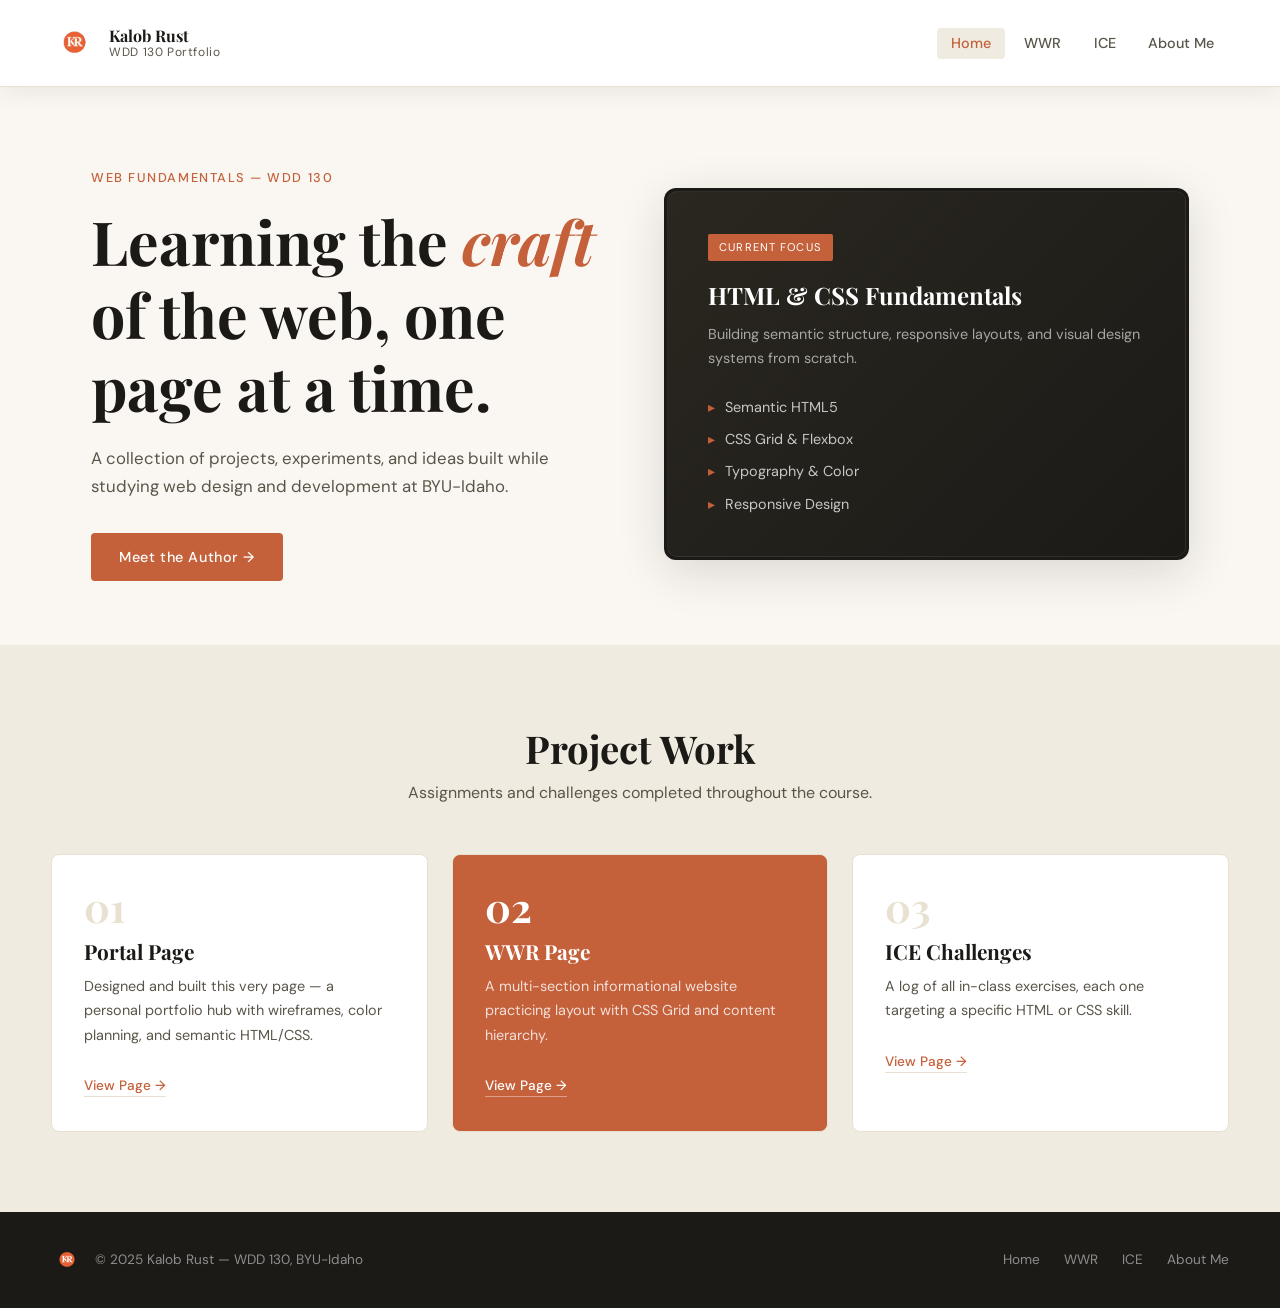
==== index.html @ 6ad854e3 "Fin" ====
<!doctype html>
<html lang="en">
  <head>
    <meta charset="UTF-8" />
    <meta name="viewport" content="width=device-width, initial-scale=1.0" />
    <title>My Web Portfolio | WDD 130</title>
    <link rel="stylesheet" href="styles/style.css" />
    <link rel="preconnect" href="https://fonts.googleapis.com" />
    <link rel="preconnect" href="https://fonts.gstatic.com" crossorigin />
    <link
      href="https://fonts.googleapis.com/css2?family=Playfair+Display:ital,wght@0,400;0,700;1,400&family=DM+Sans:wght@300;400;500&display=swap"
      rel="stylesheet"
    />
  </head>
  <body>
    <!-- HEADER -->
    <header class="site-header">
      <div class="logo-wrap">
        <img src="images/KR-LOGO.png" class="logo-mark" alt="Kalob Rust logo" />
        <div class="logo-text">
          <span class="logo-name">Kalob Rust</span>
          <span class="logo-sub">WDD 130 Portfolio</span>
        </div>
      </div>

      <nav class="site-nav">
        <ul>
          <li><a href="index.html" class="active">Home</a></li>
          <li><a href="wwr.html">WWR</a></li>
          <li><a href="ice.html">ICE</a></li>
          <li><a href="about.html">About Me</a></li>
        </ul>
      </nav>
    </header>

    <!-- HERO -->
    <main>
      <section class="hero">
        <div class="hero-text">
          <p class="hero-label">Web Fundamentals &mdash; WDD 130</p>
          <h1>Learning the <em>craft</em> of the web, one page at a time.</h1>
          <p class="hero-sub">
            A collection of projects, experiments, and ideas built while
            studying web design and development at BYU-Idaho.
          </p>
          <a href="about.html" class="btn">Meet the Author &rarr;</a>
        </div>
        <div class="hero-card">
          <div class="hero-card-inner">
            <span class="card-label">Current Focus</span>
            <h2>HTML &amp; CSS Fundamentals</h2>
            <p>
              Building semantic structure, responsive layouts, and visual design
              systems from scratch.
            </p>
            <ul class="skill-list">
              <li>Semantic HTML5</li>
              <li>CSS Grid &amp; Flexbox</li>
              <li>Typography &amp; Color</li>
              <li>Responsive Design</li>
            </ul>
          </div>
        </div>
      </section>

      <!-- PROJECTS SECTION -->
      <section class="projects">
        <div class="section-header">
          <h2>Project Work</h2>
          <p>Assignments and challenges completed throughout the course.</p>
        </div>

        <div class="project-grid">
          <article class="project-card">
            <div class="project-num">01</div>
            <h3>Portal Page</h3>
            <p>
              Designed and built this very page — a personal portfolio hub with
              wireframes, color planning, and semantic HTML/CSS.
            </p>
            <a href="index.html" class="card-link">View Page &rarr;</a>
          </article>

          <article class="project-card featured">
            <div class="project-num">02</div>
            <h3>WWR Page</h3>
            <p>
              A multi-section informational website practicing layout with CSS
              Grid and content hierarchy.
            </p>
            <a href="wwr.html" class="card-link">View Page &rarr;</a>
          </article>

          <article class="project-card">
            <div class="project-num">03</div>
            <h3>ICE Challenges</h3>
            <p>
              A log of all in-class exercises, each one targeting a specific
              HTML or CSS skill.
            </p>
            <a href="ice.html" class="card-link">View Page &rarr;</a>
          </article>
        </div>
      </section>
    </main>

    <!-- FOOTER -->
    <footer class="site-footer">
      <div class="footer-left">
        <img
          src="images/KR-LOGO.png"
          class="logo-mark small"
          alt="Kalob Rust logo"
        />
        <p>&copy; 2025 Kalob Rust &mdash; WDD 130, BYU-Idaho</p>
      </div>
      <nav class="footer-nav">
        <a href="index.html">Home</a>
        <a href="wwr.html">WWR</a>
        <a href="ice.html">ICE</a>
        <a href="about.html">About Me</a>
      </nav>
    </footer>
  </body>
</html>
---- styles/style.css ----
/* =========================================
   WDD 130 — Portal Page Stylesheet
   Design: Editorial / Magazine
   Author: Kalob Rust
   ========================================= */

/* --- CSS VARIABLES (Design Tokens) --- */
:root {
  --color-bg:       #faf7f2;
  --color-surface:  #f0ebe0;
  --color-dark:     #1c1a17;
  --color-mid:      #5a5549;
  --color-accent:   #c4603a;
  --color-accent2:  #4a7c6f;
  --color-light:    #e8e0d0;
  --color-white:    #ffffff;

  --font-display: 'Playfair Display', Georgia, serif;
  --font-body:    'DM Sans', Helvetica, sans-serif;

  --radius: 4px;
  --shadow: 0 4px 24px rgba(28, 26, 23, 0.08);
  --shadow-lg: 0 12px 48px rgba(28, 26, 23, 0.14);
}

/* --- RESET & BASE --- */
*, *::before, *::after {
  box-sizing: border-box;
  margin: 0;
  padding: 0;
}

body {
  background-color: var(--color-bg);
  color: var(--color-dark);
  font-family: var(--font-body);
  font-size: 1rem;
  line-height: 1.7;
}

img {
  max-width: 100%;
  display: block;
}

a {
  color: var(--color-accent);
  text-decoration: none;
}

a:hover {
  text-decoration: underline;
}

ul {
  list-style: none;
}

/* --- TYPOGRAPHY --- */
h1, h2, h3, h4, h5, h6 {
  font-family: var(--font-display);
  line-height: 1.2;
  color: var(--color-dark);
}

h1 { font-size: clamp(2.2rem, 5vw, 3.8rem); }
h2 { font-size: clamp(1.6rem, 3vw, 2.4rem); }
h3 { font-size: 1.3rem; }

em {
  color: var(--color-accent);
  font-style: italic;
}

p {
  color: var(--color-mid);
}

/* --- BUTTONS --- */
.btn {
  display: inline-block;
  background: var(--color-accent);
  color: var(--color-white);
  font-family: var(--font-body);
  font-size: 0.9rem;
  font-weight: 500;
  letter-spacing: 0.04em;
  padding: 0.75rem 1.75rem;
  border: none;
  border-radius: var(--radius);
  cursor: pointer;
}

.btn:hover {
  background: #a84e2e;
  text-decoration: none;
}

/* ===================== HEADER ===================== */
.site-header {
  display: flex;
  align-items: center;
  justify-content: space-between;
  padding: 1.25rem 4vw;
  background: var(--color-white);
  border-bottom: 1px solid var(--color-light);
  position: sticky;
  top: 0;
  z-index: 100;
  box-shadow: var(--shadow);
}

.logo-wrap {
  display: flex;
  align-items: center;
  gap: 0.75rem;
}

.logo-mark {
  width: 46px;
  height: 46px;
  border-radius: 50%;
  object-fit: cover;
  flex-shrink: 0;
  display: block;
}

.logo-mark.small {
  width: 32px;
  height: 32px;
}

.logo-text {
  display: flex;
  flex-direction: column;
  line-height: 1.2;
}

.logo-name {
  font-family: var(--font-display);
  font-weight: 700;
  font-size: 1rem;
  color: var(--color-dark);
}

.logo-sub {
  font-size: 0.75rem;
  color: var(--color-mid);
  letter-spacing: 0.05em;
}

/* --- NAV --- */
.site-nav ul {
  display: flex;
  gap: 0.25rem;
}

.site-nav a {
  color: var(--color-mid);
  font-size: 0.9rem;
  font-weight: 500;
  padding: 0.4rem 0.9rem;
  border-radius: var(--radius);
}

.site-nav a:hover,
.site-nav a.active {
  background: var(--color-surface);
  color: var(--color-accent);
  text-decoration: none;
}

/* ===================== HERO ===================== */
.hero {
  display: grid;
  grid-template-columns: 1fr 1fr;
  gap: 3rem;
  align-items: center;
  padding: 5rem 4vw 4rem;
  max-width: 1200px;
  margin: 0 auto;
}

.hero-label {
  font-size: 0.8rem;
  letter-spacing: 0.12em;
  text-transform: uppercase;
  color: var(--color-accent);
  font-weight: 500;
  margin-bottom: 1rem;
}

.hero h1 {
  margin-bottom: 1.25rem;
}

.hero-sub {
  font-size: 1.05rem;
  margin-bottom: 2rem;
  max-width: 480px;
}

.hero-card {
  background: var(--color-dark);
  border-radius: 12px;
  padding: 3px;
  box-shadow: var(--shadow-lg);
}

.hero-card-inner {
  background: linear-gradient(135deg, #2a2720 0%, #1c1a17 100%);
  border-radius: 10px;
  padding: 2.5rem;
  border: 1px solid rgba(255,255,255,0.06);
}

.card-label {
  display: inline-block;
  background: var(--color-accent);
  color: white;
  font-size: 0.7rem;
  letter-spacing: 0.1em;
  text-transform: uppercase;
  padding: 0.25rem 0.7rem;
  border-radius: 2px;
  margin-bottom: 1.25rem;
}

.hero-card h2 {
  color: var(--color-white);
  font-size: 1.5rem;
  margin-bottom: 0.75rem;
}

.hero-card p {
  color: rgba(255,255,255,0.6);
  font-size: 0.9rem;
  margin-bottom: 1.5rem;
}

.skill-list {
  display: flex;
  flex-direction: column;
  gap: 0.5rem;
}

.skill-list li {
  display: flex;
  align-items: center;
  gap: 0.6rem;
  color: rgba(255,255,255,0.75);
  font-size: 0.9rem;
}

.skill-list li::before {
  content: '▸';
  color: var(--color-accent);
}

/* ===================== PROJECTS ===================== */
.projects {
  background: var(--color-surface);
  padding: 5rem 4vw;
}

.section-header {
  text-align: center;
  max-width: 560px;
  margin: 0 auto 3rem;
}

.section-header p {
  margin-top: 0.5rem;
}

.project-grid {
  display: grid;
  grid-template-columns: repeat(3, 1fr);
  gap: 1.5rem;
  max-width: 1200px;
  margin: 0 auto;
}

.project-card {
  background: var(--color-white);
  border-radius: 8px;
  padding: 2rem;
  border: 1px solid var(--color-light);
}

.project-card.featured {
  background: var(--color-accent);
}

.project-card.featured h3,
.project-card.featured .project-num {
  color: var(--color-white);
}

.project-card.featured p {
  color: rgba(255,255,255,0.8);
}

.project-card.featured .card-link {
  color: var(--color-white);
  border-color: rgba(255,255,255,0.4);
}

.project-num {
  font-family: var(--font-display);
  font-size: 2.5rem;
  font-weight: 700;
  color: var(--color-light);
  line-height: 1;
  margin-bottom: 0.75rem;
}

.project-card h3 {
  margin-bottom: 0.6rem;
}

.project-card p {
  font-size: 0.9rem;
  margin-bottom: 1.5rem;
}

.card-link {
  font-size: 0.85rem;
  font-weight: 500;
  color: var(--color-accent);
  border-bottom: 1px solid var(--color-light);
  padding-bottom: 2px;
}

.card-link:hover {
  text-decoration: none;
  border-color: var(--color-accent);
}

/* ===================== TABLE ===================== */
.schedule-section {
  padding: 5rem 4vw;
  max-width: 1200px;
  margin: 0 auto;
}

.schedule-table {
  width: 100%;
  border-collapse: collapse;
  margin-top: 1rem;
  font-size: 0.9rem;
}

.schedule-table thead {
  background: var(--color-dark);
  color: var(--color-white);
}

.schedule-table th {
  padding: 1rem 1.25rem;
  text-align: left;
  font-family: var(--font-body);
  font-weight: 500;
  letter-spacing: 0.05em;
  font-size: 0.8rem;
  text-transform: uppercase;
}

.schedule-table td {
  padding: 1rem 1.25rem;
  border-bottom: 1px solid var(--color-light);
  color: var(--color-mid);
}

.schedule-table tr:hover td {
  background: var(--color-surface);
}

.status {
  display: inline-block;
  padding: 0.2rem 0.7rem;
  border-radius: 20px;
  font-size: 0.75rem;
  font-weight: 500;
}

.status.done     { background: #d4edda; color: #2d6a4f; }
.status.progress { background: #fff3cd; color: #856404; }
.status.upcoming { background: var(--color-surface); color: var(--color-mid); }

/* ===================== FOOTER ===================== */
.site-footer {
  background: var(--color-dark);
  padding: 2rem 4vw;
  display: flex;
  align-items: center;
  justify-content: space-between;
  flex-wrap: wrap;
  gap: 1rem;
}

.footer-left {
  display: flex;
  align-items: center;
  gap: 0.75rem;
}

.footer-left p {
  font-size: 0.85rem;
  color: rgba(255,255,255,0.5);
}

.footer-nav {
  display: flex;
  gap: 1.5rem;
}

.footer-nav a {
  color: rgba(255,255,255,0.5);
  font-size: 0.85rem;
}

.footer-nav a:hover {
  color: var(--color-white);
  text-decoration: none;
}

/* ===================== ABOUT PAGE ===================== */
.about-hero {
  display: grid;
  grid-template-columns: 1fr 1fr;
  gap: 4rem;
  align-items: center;
  padding: 5rem 4vw 3rem;
  max-width: 1200px;
  margin: 0 auto;
}

.about-photo {
  width: 100%;
  aspect-ratio: 4/5;
  background: var(--color-surface);
  border-radius: 12px;
  overflow: hidden;
  display: flex;
  align-items: center;
  justify-content: center;
  font-size: 6rem;
  color: var(--color-light);
  border: 3px solid var(--color-light);
}

.about-content h1 { margin-bottom: 1rem; }
.about-content p  { margin-bottom: 1rem; }

.about-facts {
  padding: 3rem 4vw 5rem;
  max-width: 1200px;
  margin: 0 auto;
  display: grid;
  grid-template-columns: 1fr 1fr;
  gap: 3rem;
}

.fact-block h3 {
  margin-bottom: 1rem;
  padding-bottom: 0.5rem;
  border-bottom: 2px solid var(--color-accent);
}

.fact-block ul {
  list-style: disc;
  padding-left: 1.2rem;
}

.fact-block li {
  margin-bottom: 0.4rem;
  color: var(--color-mid);
  font-size: 0.95rem;
}

/* ===================== ICE PAGE ===================== */
.ice-header {
  background: var(--color-dark);
  padding: 5rem 4vw 4rem;
  text-align: center;
}

.ice-header h1 { color: var(--color-white); }

.ice-header p {
  color: rgba(255,255,255,0.6);
  margin-top: 0.75rem;
  font-size: 1.05rem;
}

.ice-grid {
  max-width: 1200px;
  margin: 0 auto;
  padding: 4rem 4vw;
  display: grid;
  grid-template-columns: repeat(2, 1fr);
  gap: 2rem;
}

.ice-card {
  border: 1.5px solid var(--color-light);
  border-radius: 8px;
  padding: 2rem;
  background: var(--color-white);
}

.ice-num {
  font-family: var(--font-display);
  font-size: 1rem;
  color: var(--color-accent);
  font-weight: 700;
  margin-bottom: 0.5rem;
  text-transform: uppercase;
  letter-spacing: 0.08em;
}

.ice-card h3 { margin-bottom: 0.6rem; }
.ice-card p  { font-size: 0.9rem; margin-bottom: 1.25rem; }
.ice-card a  { font-size: 0.85rem; font-weight: 500; }

/* ===================== RESPONSIVE ===================== */
@media (max-width: 768px) {
  .hero          { grid-template-columns: 1fr; padding-top: 3rem; }
  .project-grid  { grid-template-columns: 1fr; }
  .about-hero    { grid-template-columns: 1fr; }
  .about-facts   { grid-template-columns: 1fr; }
  .ice-grid      { grid-template-columns: 1fr; }

  .site-nav a {
    padding: 0.4rem 0.6rem;
    font-size: 0.8rem;
  }
}
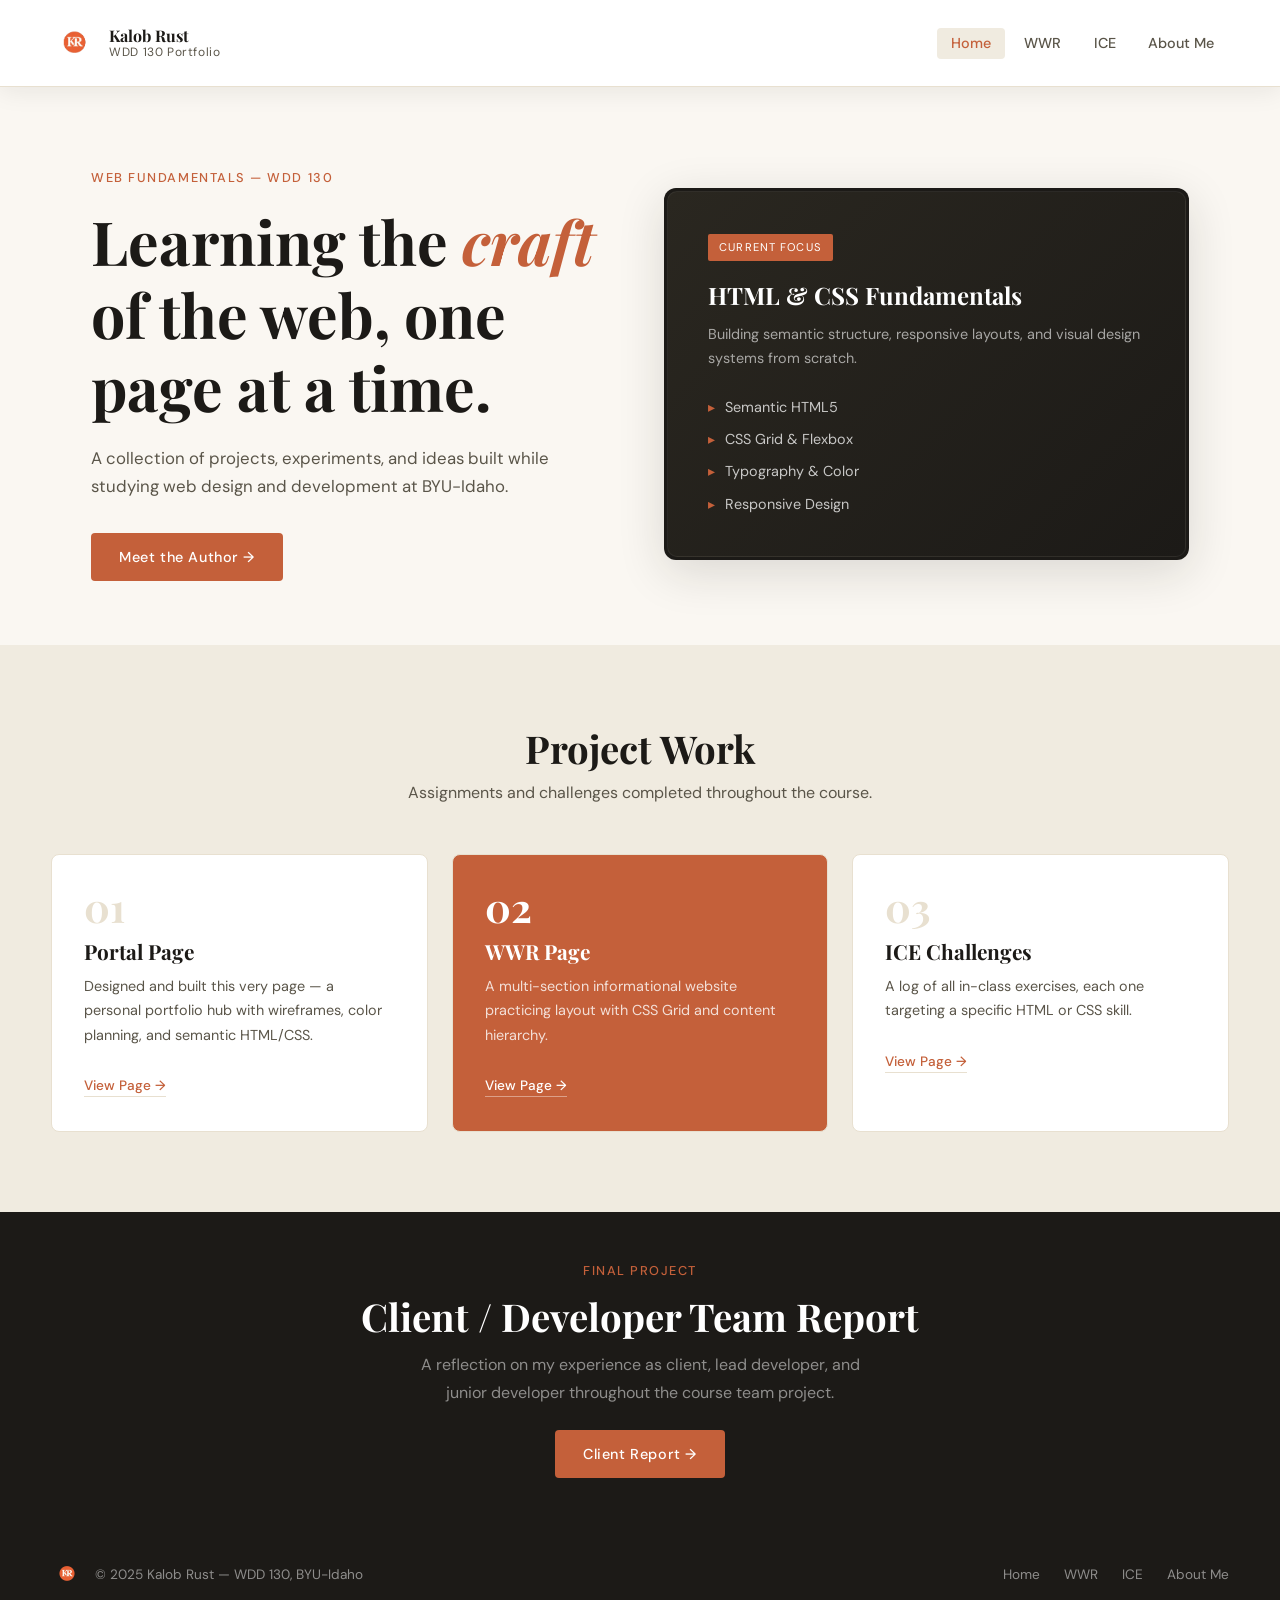
==== commit 0ef83ffb: "Updates Made" ====
--- a/index.html
+++ b/index.html
@@ -102,6 +102,42 @@
           </article>
         </div>
       </section>
+
+      <!-- CLIENT REPORT LINK -->
+      <section
+        style="
+          padding: 3rem 4vw;
+          text-align: center;
+          background: var(--color-dark);
+        "
+      >
+        <p
+          style="
+            font-size: 0.8rem;
+            letter-spacing: 0.12em;
+            text-transform: uppercase;
+            color: var(--color-accent);
+            font-weight: 500;
+            margin-bottom: 0.75rem;
+          "
+        >
+          Final Project
+        </p>
+        <h2 style="color: var(--color-white); margin-bottom: 0.75rem">
+          Client / Developer Team Report
+        </h2>
+        <p
+          style="
+            color: rgba(255, 255, 255, 0.5);
+            max-width: 480px;
+            margin: 0 auto 1.5rem;
+          "
+        >
+          A reflection on my experience as client, lead developer, and junior
+          developer throughout the course team project.
+        </p>
+        <a href="client_report.html" class="btn">Client Report &rarr;</a>
+      </section>
     </main>
 
     <!-- FOOTER -->
